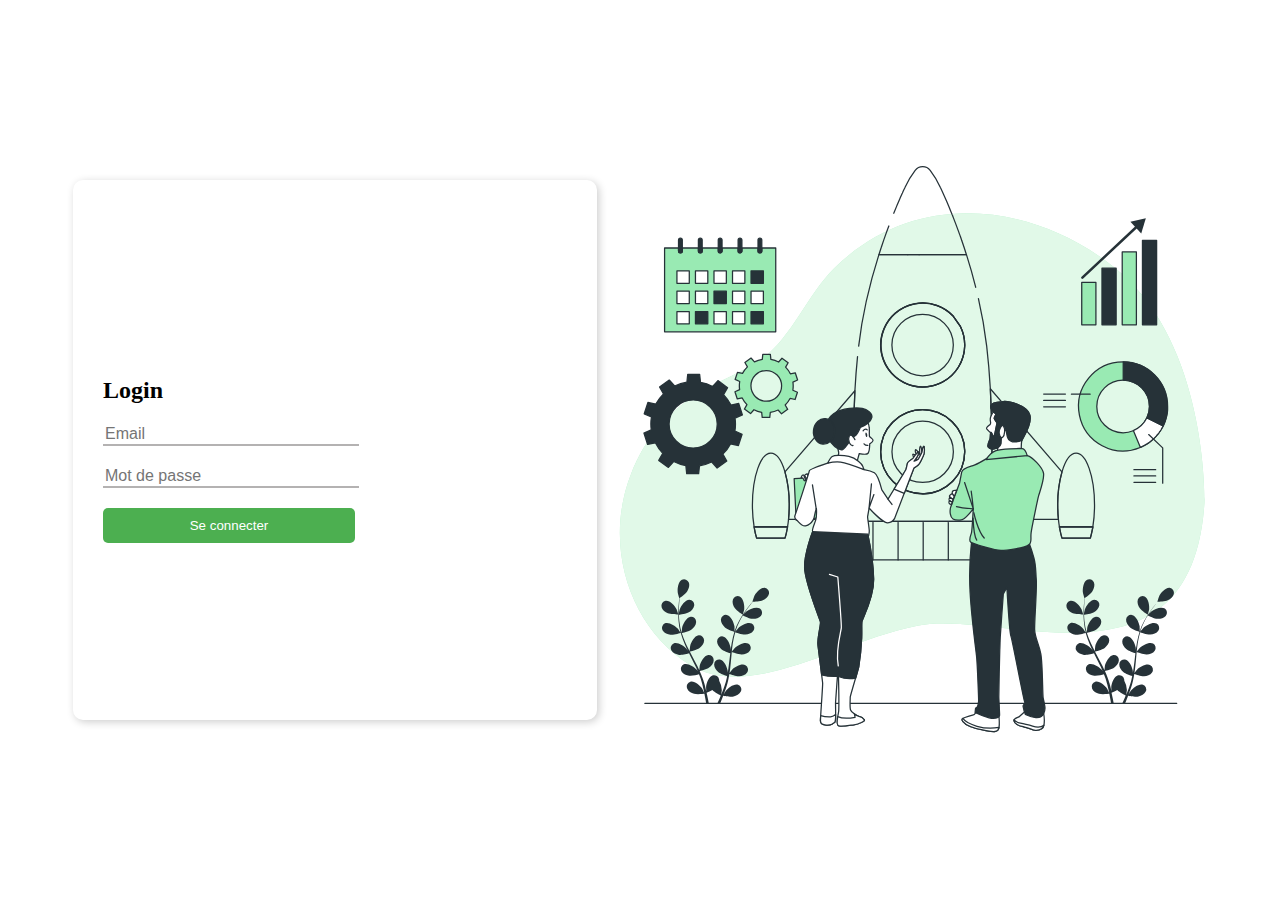
==== LoginPage/pageConnexion.html @ b7f1d580 "dossier for login page" ====
<!DOCTYPE html>
<html lang="en">

<head>
  <meta charset="UTF-8">
  <meta name="viewport" content="width=device-width, initial-scale=1.0">
  <title>Document</title>
  <link rel="stylesheet" href="style.css">

</head>

<body>
  <div class="container">
    <div class="login">
      <h2>Login</h2>
      <input type="email" name="email" placeholder="Email" required>
      <input type="password" name="password" placeholder="Mot de passe" required>
      <button type="submit">Se connecter</button>
    </div>
  </div>
  <img src="img/Starting a business project-bro (3).svg">
</body>

</html>
---- LoginPage/style.css ----
body {display: flex;
justify-content: center;
align-items: center;
height: 100vh;
margin: 0;
background-color: rgb(255, 255, 255);
padding-left: 20px;
}

.container {
display: flex;
justify-content: flex-start;
align-items: center;
width: 40%;
height: 60%;
padding-left: 20px;
box-shadow: 2px 2px 8px rgba(0, 0, 0, 0.2);
border-radius: 10px;
background: white;
overflow: hidden;
}

img {
width: 50%;
height: 80vh;
object-fit: contain;
}

.login {
width: 50%;
padding-left: 10px;
}

input {
border-top: none;
border-left: none;
border-right: none;
border-color: rgb(180, 178, 178);
display: block;
margin-bottom: 20px;
width: 100%;
font-size: medium;
}

button {
background: #4CAF50;
color: white;
border: none;
padding: 10px;
width: 100%;
cursor: pointer;
border-radius: 5px;
}

button:hover {
background: #45a049;
}
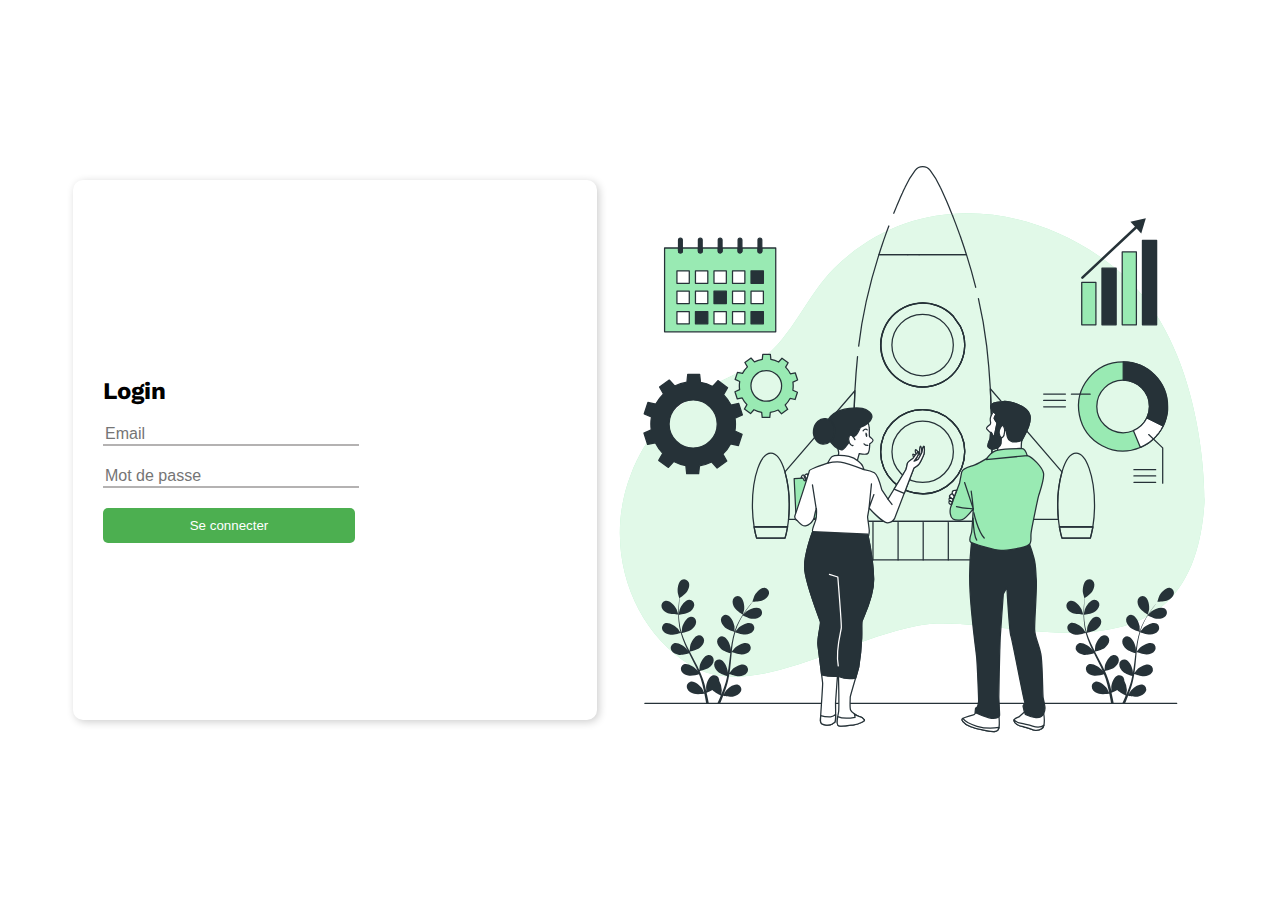
==== commit 6554274b: "principal dossier" ====
--- a/LoginPage/pageConnexion.html
+++ b/LoginPage/pageConnexion.html
@@ -6,6 +6,12 @@
   <meta name="viewport" content="width=device-width, initial-scale=1.0">
   <title>Document</title>
   <link rel="stylesheet" href="style.css">
+  <link rel="preconnect" href="https://fonts.googleapis.com">
+  <link rel="preconnect" href="https://fonts.gstatic.com" crossorigin>
+  <!-- font style Roboto -->
+  <link
+    href="https://fonts.googleapis.com/css2?family=Roboto:ital,wght@0,100..900;1,100..900&family=Work+Sans:ital,wght@0,100..900;1,100..900&display=swap"
+    rel="stylesheet">
 
 </head>
 
--- a/LoginPage/style.css
+++ b/LoginPage/style.css
@@ -1,57 +1,68 @@
-body {display: flex;
-justify-content: center;
-align-items: center;
-height: 100vh;
-margin: 0;
-background-color: rgb(255, 255, 255);
-padding-left: 20px;
+/* start globle role */
+body {
+  font-family: "Work Sans", sans-serif;
+  font-optical-sizing: auto;
+  font-weight: 280;
+  font-style: normal;
+}
+
+/* end globel role */
+
+body {
+  display: flex;
+  justify-content: center;
+  align-items: center;
+  height: 100vh;
+  margin: 0;
+  background-color: rgb(255, 255, 255);
+  padding-left: 20px;
 }
 
 .container {
-display: flex;
-justify-content: flex-start;
-align-items: center;
-width: 40%;
-height: 60%;
-padding-left: 20px;
-box-shadow: 2px 2px 8px rgba(0, 0, 0, 0.2);
-border-radius: 10px;
-background: white;
-overflow: hidden;
+  display: flex;
+  justify-content: flex-start;
+  align-items: center;
+  width: 40%;
+  height: 60%;
+  padding-left: 20px;
+  box-shadow: 2px 2px 8px rgba(0, 0, 0, 0.2);
+  border-radius: 10px;
+  background: white;
+  overflow: hidden;
 }
 
 img {
-width: 50%;
-height: 80vh;
-object-fit: contain;
+  width: 50%;
+  height: 80vh;
+  object-fit: contain;
 }
 
 .login {
-width: 50%;
-padding-left: 10px;
+  width: 50%;
+  padding-left: 10px;
 }
 
 input {
-border-top: none;
-border-left: none;
-border-right: none;
-border-color: rgb(180, 178, 178);
-display: block;
-margin-bottom: 20px;
-width: 100%;
-font-size: medium;
+  border-top: none;
+  border-left: none;
+  border-right: none;
+  border-color: rgb(180, 178, 178);
+  display: block;
+  margin-bottom: 20px;
+  width: 100%;
+  font-size: medium;
 }
 
 button {
-background: #4CAF50;
-color: white;
-border: none;
-padding: 10px;
-width: 100%;
-cursor: pointer;
-border-radius: 5px;
+  background: #4CAF50;
+  color: white;
+  border: none;
+  padding: 10px;
+  width: 100%;
+  cursor: pointer;
+  border-radius: 5px;
 }
 
 button:hover {
-background: #45a049;
+  background: #45a049;
 }